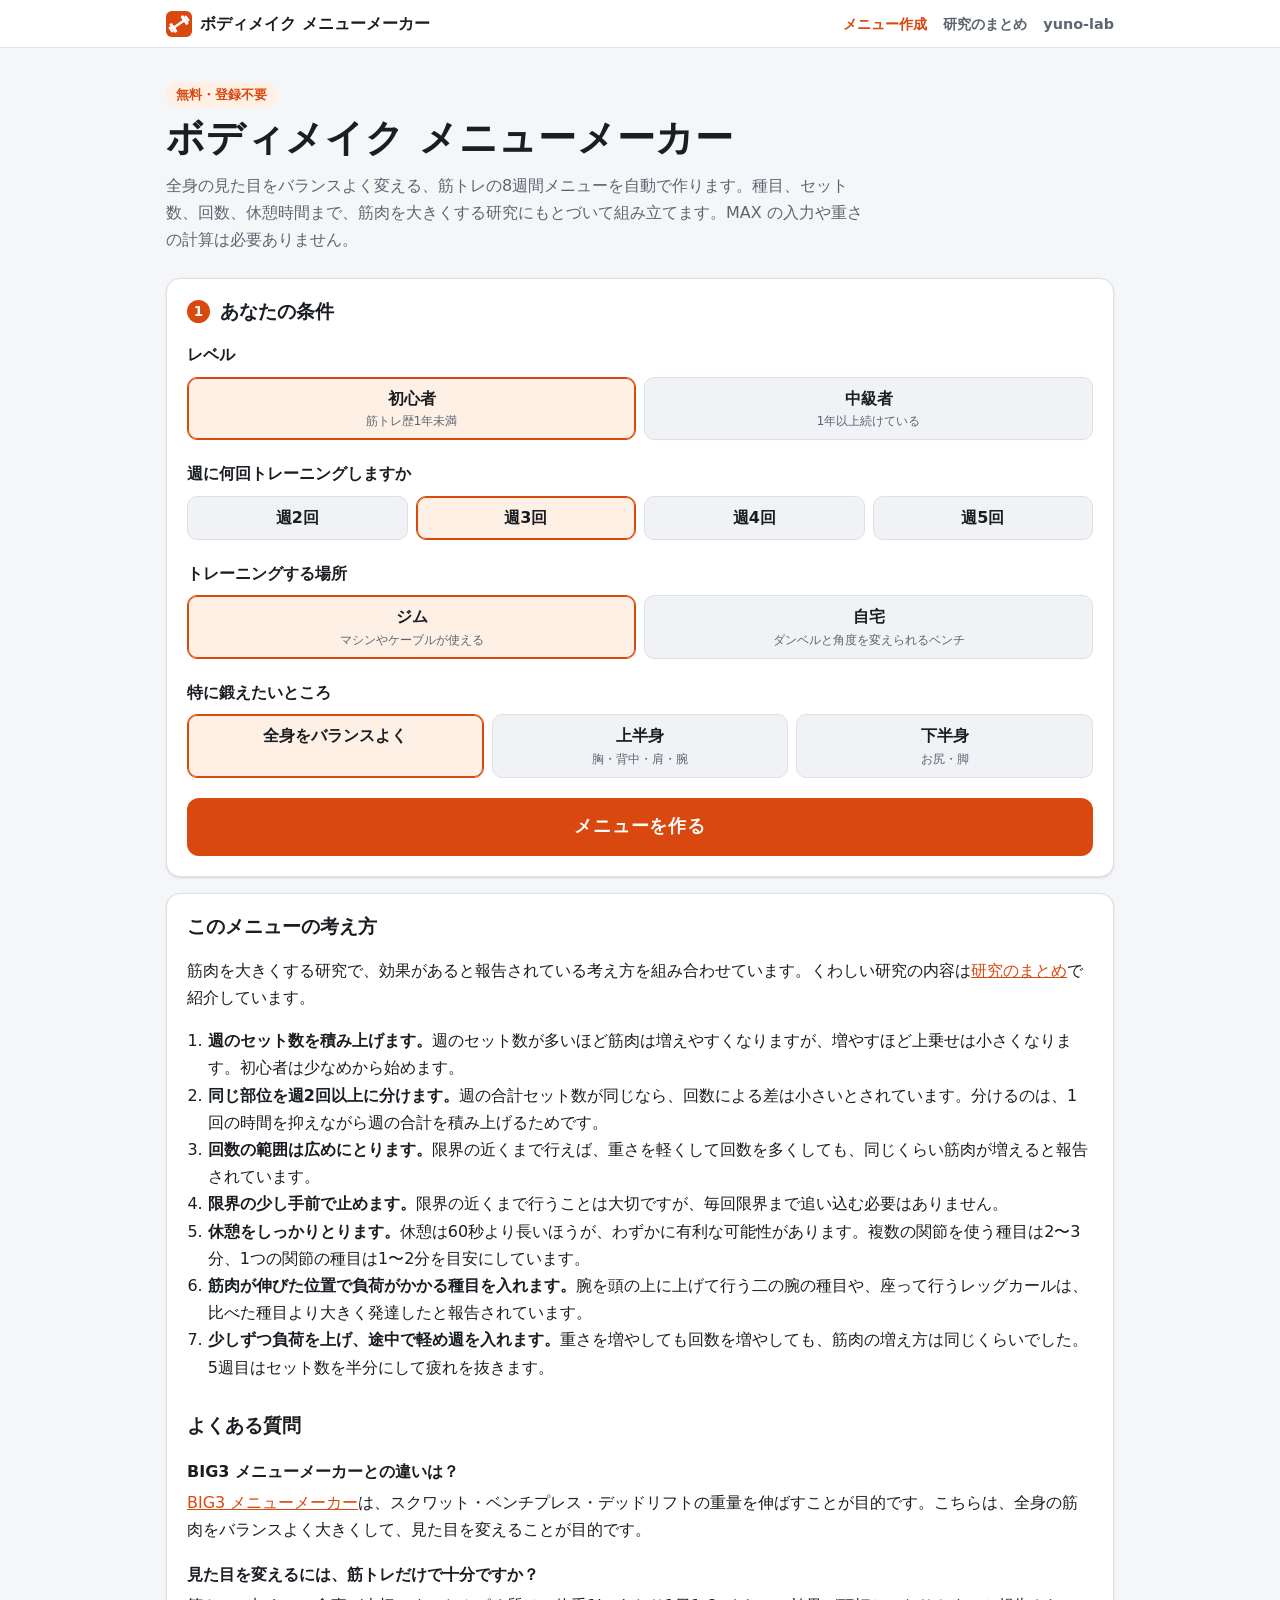
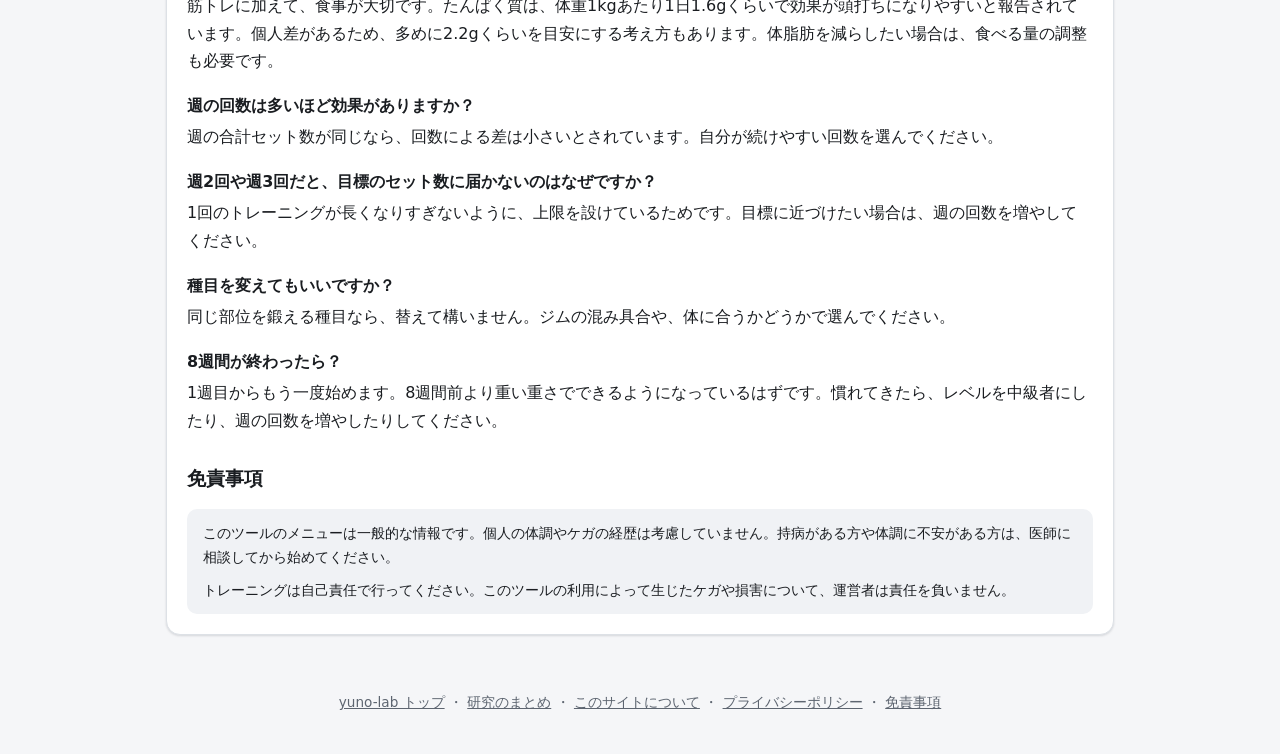
==== index.html @ 50191e68 "Add body-make menu maker Generates an 8-week hypertrophy program for the whole body from level, week" ====
<!doctype html>
<html lang="ja">
<head>
<meta charset="utf-8">
<meta name="viewport" content="width=device-width, initial-scale=1, viewport-fit=cover">
<title>ボディメイク メニューメーカー｜研究にもとづく全身の筋トレ8週間メニューを自動作成</title>
<meta name="description" content="週の回数と環境を選ぶだけで、全身の見た目をバランスよく変える筋トレの8週間メニューを自動で作成。種目・セット数・回数・休憩時間まで、筋肥大の研究にもとづいて組み立てます。ジムでも自宅でも使えます。無料・登録不要。">
<link rel="canonical" href="https://yuno-lab.com/body-menu/">
<meta property="og:type" content="website">
<meta property="og:title" content="ボディメイク メニューメーカー">
<meta property="og:description" content="研究にもとづいて、全身の見た目を変える筋トレの8週間メニューを自動で作ります。">
<meta property="og:url" content="https://yuno-lab.com/body-menu/">
<meta property="og:image" content="https://yuno-lab.com/body-menu/og.png">
<meta property="og:locale" content="ja_JP">
<meta name="twitter:card" content="summary_large_image">
<meta name="theme-color" content="#d9480f">
<link rel="icon" href="favicon.svg" type="image/svg+xml">
<link rel="stylesheet" href="css/style.css">
<script type="application/ld+json">
{
  "@context": "https://schema.org",
  "@type": "WebApplication",
  "name": "ボディメイク メニューメーカー",
  "url": "https://yuno-lab.com/body-menu/",
  "description": "週の回数と環境を選ぶだけで、全身の見た目をバランスよく変える筋トレの8週間メニューを自動で作成するWebツール。",
  "applicationCategory": "HealthApplication",
  "operatingSystem": "All",
  "inLanguage": "ja",
  "offers": { "@type": "Offer", "price": "0", "priceCurrency": "JPY" }
}
</script>
<script async src="https://pagead2.googlesyndication.com/pagead/js/adsbygoogle.js?client=ca-pub-7280043806672538"
     crossorigin="anonymous"></script>
</head>
<body>

<nav class="topnav" aria-label="サイト内">
  <div class="wrap">
    <a class="brand" href="index.html"><img src="favicon.svg" alt="" width="26" height="26">ボディメイク メニューメーカー</a>
    <ul>
      <li><a class="navlink" href="index.html" aria-current="page">メニュー作成</a></li>
      <li><a class="navlink" href="evidence.html">研究のまとめ</a></li>
      <li><a class="navlink" href="/">yuno-lab</a></li>
    </ul>
  </div>
</nav>

<header class="site-header">
  <div class="wrap">
    <p class="eyebrow">無料・登録不要</p>
    <h1>ボディメイク メニューメーカー</h1>
    <p class="lead">全身の見た目をバランスよく変える、筋トレの8週間メニューを自動で作ります。種目、セット数、回数、休憩時間まで、筋肉を大きくする研究にもとづいて組み立てます。MAX の入力や重さの計算は必要ありません。</p>
  </div>
</header>

<main class="wrap">

  <section class="card" id="form-section" aria-labelledby="form-title">
    <h2 id="form-title"><span class="step-num">1</span>あなたの条件</h2>
    <form id="menu-form" novalidate>
      <fieldset>
        <legend>レベル</legend>
        <div class="seg">
          <label><input type="radio" name="level" value="beginner" checked><span>初心者<small>筋トレ歴1年未満</small></span></label>
          <label><input type="radio" name="level" value="intermediate"><span>中級者<small>1年以上続けている</small></span></label>
        </div>
      </fieldset>

      <fieldset>
        <legend>週に何回トレーニングしますか</legend>
        <div class="seg seg-compact">
          <label><input type="radio" name="freq" value="2"><span>週2回</span></label>
          <label><input type="radio" name="freq" value="3" checked><span>週3回</span></label>
          <label><input type="radio" name="freq" value="4"><span>週4回</span></label>
          <label><input type="radio" name="freq" value="5"><span>週5回</span></label>
        </div>
      </fieldset>

      <fieldset>
        <legend>トレーニングする場所</legend>
        <div class="seg">
          <label><input type="radio" name="env" value="gym" checked><span>ジム<small>マシンやケーブルが使える</small></span></label>
          <label><input type="radio" name="env" value="home"><span>自宅<small>ダンベルと角度を変えられるベンチ</small></span></label>
        </div>
      </fieldset>

      <fieldset>
        <legend>特に鍛えたいところ</legend>
        <div class="seg">
          <label><input type="radio" name="focus" value="balance" checked><span>全身をバランスよく</span></label>
          <label><input type="radio" name="focus" value="upper"><span>上半身<small>胸・背中・肩・腕</small></span></label>
          <label><input type="radio" name="focus" value="lower"><span>下半身<small>お尻・脚</small></span></label>
        </div>
      </fieldset>

      <button type="submit" class="primary">メニューを作る</button>
    </form>
  </section>

  <section id="result" aria-labelledby="result-title" hidden>
    <div class="card">
      <h2 id="result-title"><span class="step-num">2</span>あなたの8週間メニュー</h2>
      <p class="summary-meta" id="summary-meta"></p>

      <h3 class="section-title">1週間に各部位を鍛えるセット数</h3>
      <div class="table-wrap">
        <table class="sets-table" id="sets-table">
          <thead><tr><th scope="col">部位</th><th scope="col">このメニュー</th><th scope="col">目標</th><th scope="col" aria-label="目標に対する割合"></th></tr></thead>
          <tbody></tbody>
        </table>
      </div>
      <p class="hint" id="sets-note"></p>

      <div class="rules">
        <p><strong>重さの決め方：</strong>指定の回数の範囲で、「余力」の数だけ回数を残して終われる重さを選びます。例えば「8〜12回・余力あと2回」なら、あと2回できるところで10回前後になる重さです。</p>
        <p><strong>重さの上げ方：</strong>全部のセットで回数の上限に届いたら、次の回から重さを少し上げます。バーベルは2.5kg、ダンベルは1〜2kgが目安です。上げたら、回数は下限からやり直します。</p>
      </div>

      <div class="actions">
        <button type="button" class="secondary" id="share-btn">このメニューのリンクをコピー</button>
        <button type="button" class="secondary" id="print-btn">印刷する</button>
      </div>
      <div class="share-box" id="share-box" hidden>
        <input type="text" id="share-url" readonly aria-label="共有リンク">
        <p class="share-status" id="share-status" role="status"></p>
      </div>
    </div>

    <div class="tabs" role="tablist" aria-label="週を選ぶ" id="week-tabs"></div>
    <div id="week-panels"></div>
    <p class="warmup-note">最初の種目の前に、軽い重さで2〜3セットのウォームアップをしてください。痛みが出た種目は中止して、別の種目に替えてください。</p>
  </section>

  <section class="card article" aria-labelledby="rules-title">
    <h2 id="rules-title">このメニューの考え方</h2>
    <p>筋肉を大きくする研究で、効果があると報告されている考え方を組み合わせています。くわしい研究の内容は<a href="evidence.html">研究のまとめ</a>で紹介しています。</p>
    <ol>
      <li><strong>週のセット数を積み上げます。</strong>週のセット数が多いほど筋肉は増えやすくなりますが、増やすほど上乗せは小さくなります。初心者は少なめから始めます。</li>
      <li><strong>同じ部位を週2回以上に分けます。</strong>週の合計セット数が同じなら、回数による差は小さいとされています。分けるのは、1回の時間を抑えながら週の合計を積み上げるためです。</li>
      <li><strong>回数の範囲は広めにとります。</strong>限界の近くまで行えば、重さを軽くして回数を多くしても、同じくらい筋肉が増えると報告されています。</li>
      <li><strong>限界の少し手前で止めます。</strong>限界の近くまで行うことは大切ですが、毎回限界まで追い込む必要はありません。</li>
      <li><strong>休憩をしっかりとります。</strong>休憩は60秒より長いほうが、わずかに有利な可能性があります。複数の関節を使う種目は2〜3分、1つの関節の種目は1〜2分を目安にしています。</li>
      <li><strong>筋肉が伸びた位置で負荷がかかる種目を入れます。</strong>腕を頭の上に上げて行う二の腕の種目や、座って行うレッグカールは、比べた種目より大きく発達したと報告されています。</li>
      <li><strong>少しずつ負荷を上げ、途中で軽め週を入れます。</strong>重さを増やしても回数を増やしても、筋肉の増え方は同じくらいでした。5週目はセット数を半分にして疲れを抜きます。</li>
    </ol>

    <h2>よくある質問</h2>
    <h3>BIG3 メニューメーカーとの違いは？</h3>
    <p><a href="/big3-menu/">BIG3 メニューメーカー</a>は、スクワット・ベンチプレス・デッドリフトの重量を伸ばすことが目的です。こちらは、全身の筋肉をバランスよく大きくして、見た目を変えることが目的です。</p>
    <h3>見た目を変えるには、筋トレだけで十分ですか？</h3>
    <p>筋トレに加えて、食事が大切です。たんぱく質は、体重1kgあたり1日1.6gくらいで効果が頭打ちになりやすいと報告されています。個人差があるため、多めに2.2gくらいを目安にする考え方もあります。体脂肪を減らしたい場合は、食べる量の調整も必要です。</p>
    <h3>週の回数は多いほど効果がありますか？</h3>
    <p>週の合計セット数が同じなら、回数による差は小さいとされています。自分が続けやすい回数を選んでください。</p>
    <h3>週2回や週3回だと、目標のセット数に届かないのはなぜですか？</h3>
    <p>1回のトレーニングが長くなりすぎないように、上限を設けているためです。目標に近づけたい場合は、週の回数を増やしてください。</p>
    <h3>種目を変えてもいいですか？</h3>
    <p>同じ部位を鍛える種目なら、替えて構いません。ジムの混み具合や、体に合うかどうかで選んでください。</p>
    <h3>8週間が終わったら？</h3>
    <p>1週目からもう一度始めます。8週間前より重い重さでできるようになっているはずです。慣れてきたら、レベルを中級者にしたり、週の回数を増やしたりしてください。</p>

    <h2 id="disclaimer">免責事項</h2>
    <div class="disclaimer">
      <p>このツールのメニューは一般的な情報です。個人の体調やケガの経歴は考慮していません。持病がある方や体調に不安がある方は、医師に相談してから始めてください。</p>
      <p>トレーニングは自己責任で行ってください。このツールの利用によって生じたケガや損害について、運営者は責任を負いません。</p>
    </div>
  </section>
</main>

<footer class="site-footer">
  <div class="wrap">
    <a href="/">yuno-lab トップ</a>
    <span aria-hidden="true">・</span>
    <a href="evidence.html">研究のまとめ</a>
    <span aria-hidden="true">・</span>
    <a href="/about.html">このサイトについて</a>
    <span aria-hidden="true">・</span>
    <a href="/privacy.html">プライバシーポリシー</a>
    <span aria-hidden="true">・</span>
    <a href="#disclaimer">免責事項</a>
  </div>
</footer>

<script src="js/body-data.js"></script>
<script src="js/body-program.js"></script>
<script src="js/app.js"></script>
</body>
</html>
---- css/style.css ----
/* BIG3 メニューメーカー */

:root {
  --bg: #f5f6f8;
  --surface: #ffffff;
  --surface-2: #f0f2f5;
  --text: #1a1d21;
  --muted: #5d6570;
  --border: #dde1e6;
  --accent: #d9480f;
  --accent-hover: #bf3f0c;
  --accent-ink: #ffffff;
  --accent-soft: #fff0e6;
  --light: #1864ab;
  --light-soft: #e7f0fa;
  --test: #a61e4d;
  --test-soft: #fcebf1;
  --acc: #5f3dc4;
  --acc-soft: #efeafd;
  --error: #c92a2a;
  --error-soft: #fdecec;
  --radius: 14px;
  --shadow: 0 1px 2px rgba(16, 24, 40, .06), 0 1px 3px rgba(16, 24, 40, .08);
  color-scheme: light;
}

@media (prefers-color-scheme: dark) {
  :root {
    --bg: #0f1216;
    --surface: #171b21;
    --surface-2: #1f252c;
    --text: #e6e8eb;
    --muted: #9aa3ad;
    --border: #2b323a;
    --accent: #ff8b4d;
    --accent-hover: #ffa06b;
    --accent-ink: #1b0d05;
    --accent-soft: #2c1a10;
    --light: #74b0f0;
    --light-soft: #132436;
    --test: #f283a9;
    --test-soft: #34161f;
    --acc: #b3a1f7;
    --acc-soft: #221c38;
    --error: #ff8787;
    --error-soft: #3a1717;
    --shadow: none;
    color-scheme: dark;
  }
}

* { box-sizing: border-box; }

html { -webkit-text-size-adjust: 100%; }

body {
  margin: 0;
  background: var(--bg);
  color: var(--text);
  font-family: "Hiragino Sans", "Hiragino Kaku Gothic ProN", "Noto Sans JP", "Yu Gothic UI", "Yu Gothic", Meiryo, system-ui, sans-serif;
  font-size: 16px;
  line-height: 1.7;
  padding-top: env(safe-area-inset-top, 0px);
  padding-bottom: env(safe-area-inset-bottom, 0px);
}

[hidden] { display: none !important; }

a { color: var(--accent); }

.wrap {
  max-width: 980px;
  margin: 0 auto;
  padding-inline: 16px;
}

/* ---- ヘッダー ---- */
.site-header { padding-block: 32px 8px; }
.eyebrow {
  display: inline-block;
  margin: 0 0 6px;
  padding: 2px 10px;
  border-radius: 999px;
  background: var(--accent-soft);
  color: var(--accent);
  font-size: .8rem;
  font-weight: 700;
}
.site-header h1 {
  margin: 0;
  font-size: clamp(1.7rem, 6vw, 2.4rem);
  line-height: 1.25;
  letter-spacing: .02em;
}
.lead { margin: 10px 0 0; color: var(--muted); max-width: 44em; }

main { padding-bottom: 32px; }

/* ---- カード ---- */
.card {
  background: var(--surface);
  border: 1px solid var(--border);
  border-radius: var(--radius);
  padding: 20px;
  margin-block: 16px;
  box-shadow: var(--shadow);
}
h2 { font-size: 1.2rem; margin: 0 0 16px; line-height: 1.4; display: flex; align-items: center; gap: 10px; }
.step-num {
  display: inline-grid;
  place-items: center;
  width: 1.7em;
  height: 1.7em;
  border-radius: 50%;
  background: var(--accent);
  color: var(--accent-ink);
  font-size: .85rem;
  flex: none;
}
.hint { color: var(--muted); font-size: .85rem; margin: 8px 0 0; }

/* ---- フォーム ---- */
fieldset { border: 0; margin: 0 0 20px; padding: 0; min-width: 0; }
legend { font-weight: 700; margin-bottom: 8px; padding: 0; }

.seg { display: flex; flex-wrap: wrap; gap: 8px; }
.seg label { position: relative; flex: 1 1 180px; }
.seg-compact label { flex-basis: 96px; }
.seg input {
  position: absolute;
  inset: 0;
  width: 100%;
  height: 100%;
  margin: 0;
  opacity: 0;
  cursor: pointer;
}
.seg span {
  display: block;
  height: 100%;
  padding: 10px 12px;
  border: 1px solid var(--border);
  border-radius: 10px;
  background: var(--surface-2);
  text-align: center;
  font-weight: 700;
  line-height: 1.4;
  cursor: pointer;
}
.seg small { display: block; margin-top: 2px; font-weight: 400; font-size: .78rem; color: var(--muted); }
.seg input:checked + span {
  border-color: var(--accent);
  background: var(--accent-soft);
  box-shadow: inset 0 0 0 1px var(--accent);
}
.seg input:focus-visible + span { outline: 3px solid var(--accent); outline-offset: 2px; }

.lifts { display: grid; gap: 10px; margin-bottom: 20px; }
.lift-row {
  display: grid;
  grid-template-columns: 15em 1fr;
  align-items: center;
  gap: 8px 12px;
  padding: 12px;
  border: 1px solid var(--border);
  border-radius: 10px;
  background: var(--surface-2);
}
.lift-name { font-weight: 700; line-height: 1.4; white-space: nowrap; }
.lift-name small { margin-left: 6px; font-weight: 400; font-size: .75rem; color: var(--muted); }
.lift-row.is-off .inputs { opacity: .45; }
.inputs { display: flex; flex-wrap: wrap; align-items: center; gap: 8px; }
.inputs .mode-reps { display: inline-flex; flex-wrap: wrap; align-items: center; gap: 8px; }
.num { display: inline-flex; align-items: center; gap: 6px; }
.num input {
  width: 6.5em;
  padding: 8px 10px;
  border: 1px solid var(--border);
  border-radius: 8px;
  background: var(--surface);
  color: var(--text);
  font: inherit;
  font-size: 1.05rem;
  font-variant-numeric: tabular-nums;
}
.num input:focus { outline: 2px solid var(--accent); outline-offset: 1px; }
.num input:disabled { cursor: not-allowed; }
.times { color: var(--muted); }
.check { display: inline-flex; align-items: center; gap: 8px; cursor: pointer; }
.check input { width: 18px; height: 18px; margin: 0; accent-color: var(--accent); flex: none; }

@media (max-width: 560px) {
  .lift-row { grid-template-columns: 1fr; }
}

.error {
  margin: 0 0 16px;
  padding: 10px 12px;
  border-radius: 8px;
  background: var(--error-soft);
  color: var(--error);
  font-weight: 700;
}

button { font: inherit; cursor: pointer; }
.primary {
  width: 100%;
  padding: 14px 20px;
  border: 0;
  border-radius: 12px;
  background: var(--accent);
  color: var(--accent-ink);
  font-size: 1.1rem;
  font-weight: 800;
  letter-spacing: .05em;
}
.primary:hover { background: var(--accent-hover); }
.primary:focus-visible, .secondary:focus-visible { outline: 3px solid var(--accent); outline-offset: 2px; }
.secondary {
  padding: 10px 16px;
  border: 1px solid var(--border);
  border-radius: 10px;
  background: var(--surface);
  color: var(--text);
  font-weight: 700;
}
.secondary:hover { border-color: var(--accent); }
.actions { display: flex; flex-wrap: wrap; gap: 8px; margin-top: 16px; }

/* ---- 結果: 概要 ---- */
.summary-meta { margin: -8px 0 12px; color: var(--muted); }
.summary-list {
  list-style: none;
  margin: 0;
  padding: 0;
  display: grid;
  grid-template-columns: repeat(auto-fit, minmax(140px, 1fr));
  gap: 8px;
}
.summary-list li {
  display: flex;
  flex-direction: column;
  padding: 10px 12px;
  border-radius: 10px;
  background: var(--surface-2);
}
.sum-name { font-weight: 700; }
.sum-val { font-variant-numeric: tabular-nums; }
.sum-tm { color: var(--muted); font-size: .85rem; font-variant-numeric: tabular-nums; }
.share-box { margin-top: 12px; }
.share-box input {
  width: 100%;
  padding: 8px 10px;
  border: 1px solid var(--border);
  border-radius: 8px;
  background: var(--surface-2);
  color: var(--text);
  font: inherit;
  font-size: .85rem;
}
.share-status { margin: 6px 0 0; color: var(--muted); font-size: .85rem; }

/* ---- 結果: 週タブ ---- */
.tabs {
  position: sticky;
  top: env(safe-area-inset-top, 0px);
  z-index: 5;
  display: flex;
  gap: 6px;
  margin-top: 8px;
  padding: 8px 2px;
  overflow-x: auto;
  background: var(--bg);
  scrollbar-width: thin;
}
.tab {
  flex: 0 0 auto;
  display: flex;
  flex-direction: column;
  align-items: center;
  min-width: 64px;
  padding: 6px 10px;
  border: 1px solid var(--border);
  border-radius: 10px;
  background: var(--surface);
  color: var(--text);
  font-weight: 700;
  line-height: 1.35;
}
.tab-tag { font-size: .7rem; color: var(--muted); }
.tab.is-light .tab-tag { color: var(--light); }
.tab.is-test .tab-tag { color: var(--test); }
.tab[aria-selected="true"] { background: var(--accent); border-color: var(--accent); color: var(--accent-ink); }
.tab[aria-selected="true"] .tab-tag { color: inherit; }
.tab:focus-visible { outline: 3px solid var(--accent); outline-offset: 2px; }

/* ---- 結果: 週と日 ---- */
.week-head h3 { margin: 12px 0 4px; font-size: 1.3rem; display: flex; align-items: center; flex-wrap: wrap; gap: 8px; }
.week-note { margin: 0 0 12px; color: var(--muted); }
.days { display: grid; grid-template-columns: repeat(auto-fill, minmax(280px, 1fr)); gap: 12px; }
.day {
  padding: 16px;
  border: 1px solid var(--border);
  border-radius: var(--radius);
  background: var(--surface);
  box-shadow: var(--shadow);
}
.day-title { margin: 0 0 10px; font-size: 1.05rem; display: flex; align-items: center; gap: 8px; }
.ex-list { list-style: none; margin: 0; padding: 0; display: grid; gap: 10px; }
.ex {
  padding: 10px 12px;
  border-left: 4px solid var(--accent);
  border-radius: 10px;
  background: var(--surface-2);
}
.ex.is-light { border-left-color: var(--light); }
.ex.ex-acc { border-left-color: var(--acc); }
.ex-top { display: flex; align-items: center; gap: 6px; font-weight: 700; }
.ex-load { display: flex; align-items: baseline; flex-wrap: wrap; gap: 4px 12px; }
.ex-weight { font-size: 1.65rem; font-weight: 800; line-height: 1.2; font-variant-numeric: tabular-nums; }
.ex-weight small { margin-left: 2px; font-size: .9rem; font-weight: 700; }
.ex-sets { font-weight: 700; }
.ex-meta { display: flex; flex-wrap: wrap; gap: 2px 14px; color: var(--muted); font-size: .85rem; }

.badge {
  display: inline-block;
  padding: 1px 8px;
  border-radius: 999px;
  background: var(--accent-soft);
  color: var(--accent);
  font-size: .72rem;
  font-weight: 700;
  line-height: 1.6;
  white-space: nowrap;
}
.badge-light { background: var(--light-soft); color: var(--light); }
.badge-test { background: var(--test-soft); color: var(--test); }
.badge-acc { background: var(--acc-soft); color: var(--acc); }

.day-test { border-color: var(--test); }
.day-lead { margin: 0 0 12px; color: var(--muted); font-size: .88rem; }
.test-lift { margin-bottom: 14px; padding: 10px 12px; border-radius: 10px; background: var(--surface-2); }
.test-lift h5 { margin: 0 0 4px; font-size: 1rem; }
.test-steps { margin: 0; padding-left: 1.4em; font-variant-numeric: tabular-nums; }
.test-steps li { margin: 3px 0; line-height: 1.45; }
.ts-weight { font-weight: 700; }
.ts-note { display: block; color: var(--muted); font-size: .8rem; }
.test-steps li.is-attempt .ts-weight { color: var(--test); }
.test-next { margin: 6px 0 0; font-size: .88rem; }

.warmup-note { margin-top: 16px; color: var(--muted); font-size: .9rem; }

/* ---- 解説 ---- */
.article h2 { margin-top: 32px; }
.article h2:first-child { margin-top: 0; }
.article h3 { margin: 18px 0 4px; font-size: 1rem; }
.article p { margin: 0 0 8px; }
.article ol { padding-left: 1.3em; }
.table-wrap { overflow-x: auto; margin-top: 12px; }
.plan-table { width: 100%; min-width: 320px; border-collapse: collapse; font-size: .92rem; font-variant-numeric: tabular-nums; }
.plan-table caption { text-align: left; color: var(--muted); font-size: .85rem; padding-bottom: 6px; }
.plan-table th, .plan-table td { padding: 8px 10px; border-bottom: 1px solid var(--border); text-align: left; white-space: nowrap; }
.plan-table thead th { background: var(--surface-2); }
.plan-table tr.is-light td { color: var(--light); }
.plan-table tr.is-test td { color: var(--test); }
.disclaimer { padding: 12px 16px; border-radius: 10px; background: var(--surface-2); font-size: .9rem; }
.disclaimer p:last-child { margin-bottom: 0; }

/* ---- フッター ---- */
.site-footer { padding-block: 8px 40px; text-align: center; color: var(--muted); font-size: .85rem; }
.site-footer a { color: inherit; }

/* ---- プライバシーポリシーなど本文ページ ---- */
.doc h2 { margin-top: 28px; }
.doc h2:first-of-type { margin-top: 0; }
.doc ul { padding-left: 1.3em; }
.back-link { display: inline-block; margin-top: 16px; }

/* ---- 上部ナビ ---- */
.topnav { border-bottom: 1px solid var(--border); background: var(--surface); }
.topnav .wrap {
  display: flex;
  flex-wrap: wrap;
  align-items: center;
  justify-content: space-between;
  gap: 6px 16px;
  padding-block: 10px;
}
.brand { display: inline-flex; align-items: center; gap: 8px; color: var(--text); font-weight: 800; text-decoration: none; }
.brand img { width: 26px; height: 26px; }
.topnav ul { display: flex; flex-wrap: wrap; gap: 4px 16px; margin: 0; padding: 0; list-style: none; }
.navlink { color: var(--muted); font-size: .9rem; font-weight: 700; text-decoration: none; }
.navlink:hover, .navlink[aria-current="page"] { color: var(--accent); }

/* ---- 記事ページ ---- */
.post { max-width: 760px; margin-inline: auto; }
.breadcrumb { margin: 16px 0 0; color: var(--muted); font-size: .8rem; }
.breadcrumb a { color: inherit; }
.post-header h1 { margin: 8px 0; font-size: clamp(1.5rem, 5vw, 2rem); line-height: 1.4; }
.post-meta { margin: 0; color: var(--muted); font-size: .85rem; }
.post-lead { margin: 16px 0 0; font-size: 1.05rem; }
.post-body { font-size: 1.02rem; }
.post-body h2 {
  display: block;
  margin: 36px 0 12px;
  padding-bottom: 6px;
  border-bottom: 2px solid var(--accent-soft);
  font-size: 1.3rem;
}
.post-body h3 { margin: 24px 0 8px; font-size: 1.08rem; }
.post-body p { margin: 0 0 14px; }
.post-body ul, .post-body ol { margin: 0 0 14px; padding-left: 1.4em; }
.post-body li { margin: 4px 0; }
.toc { margin: 20px 0 8px; padding: 12px 16px; border-radius: 10px; background: var(--surface-2); }
.toc p { margin: 0 0 4px; font-weight: 700; }
.toc ol { margin: 0; padding-left: 1.3em; }
.toc a { color: var(--text); }
.callout { margin: 16px 0; padding: 12px 16px; border-left: 4px solid var(--accent); border-radius: 0 10px 10px 0; background: var(--accent-soft); }
.callout.warn { border-left-color: var(--test); background: var(--test-soft); }
.callout.info { border-left-color: var(--light); background: var(--light-soft); }
.callout p:last-child, .callout ul:last-child { margin-bottom: 0; }
.data-table { width: 100%; min-width: 320px; border-collapse: collapse; font-size: .92rem; font-variant-numeric: tabular-nums; }
.data-table caption { padding-bottom: 6px; color: var(--muted); font-size: .85rem; text-align: left; }
.data-table th, .data-table td { padding: 8px 10px; border-bottom: 1px solid var(--border); text-align: left; vertical-align: top; }
.data-table thead th { background: var(--surface-2); white-space: nowrap; }
.cta { margin: 36px 0 8px; padding: 20px; border-radius: var(--radius); background: var(--accent-soft); text-align: center; }
.cta p { margin: 0 0 12px; font-weight: 700; }
.btn-link {
  display: inline-block;
  padding: 12px 22px;
  border-radius: 12px;
  background: var(--accent);
  color: var(--accent-ink);
  font-weight: 800;
  text-decoration: none;
}
.btn-link:hover { background: var(--accent-hover); }
.btn-link:focus-visible { outline: 3px solid var(--accent); outline-offset: 2px; }
.section-title { display: block; margin: 32px 0 12px; font-size: 1.1rem; }
.article-list {
  display: grid;
  grid-template-columns: repeat(auto-fill, minmax(260px, 1fr));
  gap: 12px;
  margin: 0;
  padding: 0;
  list-style: none;
}
.article-list a {
  display: block;
  height: 100%;
  padding: 16px;
  border: 1px solid var(--border);
  border-radius: var(--radius);
  background: var(--surface);
  color: var(--text);
  text-decoration: none;
  box-shadow: var(--shadow);
}
.article-list a:hover { border-color: var(--accent); }
.al-title { display: block; margin-bottom: 6px; font-weight: 800; line-height: 1.45; }
.al-desc { display: block; color: var(--muted); font-size: .88rem; line-height: 1.6; }
.calc {
  display: flex;
  flex-wrap: wrap;
  align-items: center;
  gap: 8px;
  margin: 12px 0 16px;
  padding: 16px;
  border-radius: 10px;
  background: var(--surface-2);
}
.calc-result { width: 100%; margin: 4px 0 0 !important; font-size: 1.2rem; font-weight: 800; font-variant-numeric: tabular-nums; }

/* ---- 印刷 ---- */
@media print {
  :root {
    --bg: #fff; --surface: #fff; --surface-2: #f3f4f6; --text: #000; --muted: #444; --border: #bbb;
    --accent: #b33c0c; --accent-soft: #fff; --light: #14508a; --light-soft: #fff;
    --test: #8a1a40; --test-soft: #fff; --acc: #4a2fa0; --acc-soft: #fff; --shadow: none;
    color-scheme: light;
  }
  body { font-size: 11pt; }
  .topnav, .site-header .eyebrow, .lead, #form-section, .tabs, .actions, .share-box, .article, .more-articles, .site-footer, .day-test button { display: none !important; }
  .site-header { padding-block: 0; }
  .week-panel[hidden] { display: block !important; }
  .week-panel { break-after: page; }
  .days { grid-template-columns: repeat(2, 1fr); }
  .day, .ex, .test-lift { break-inside: avoid; }
}

/* ---- ボディメイク メニューメーカー専用 ---- */
.sets-table { width: 100%; border-collapse: collapse; font-size: .92rem; font-variant-numeric: tabular-nums; }
.sets-table th, .sets-table td { padding: 6px 8px; border-bottom: 1px solid var(--border); text-align: left; vertical-align: middle; }
.sets-table thead th { background: var(--surface-2); white-space: nowrap; font-size: .85rem; }
.sets-table td.cell-num { white-space: nowrap; }
.sets-bar { position: relative; height: 8px; min-width: 80px; border-radius: 999px; background: var(--surface-2); overflow: hidden; }
.sets-bar span { position: absolute; inset: 0 auto 0 0; border-radius: 999px; background: var(--accent); }
.sets-bar.is-low span { background: var(--light); }
.rules { margin: 12px 0 0; padding: 12px 16px; border-radius: 10px; background: var(--surface-2); font-size: .92rem; }
.rules p { margin: 0 0 6px; }
.rules p:last-child { margin-bottom: 0; }
.ex-cue { margin: 4px 0 0; color: var(--muted); font-size: .82rem; line-height: 1.55; }
.badge-long { background: var(--acc-soft); color: var(--acc); }
.badge-part { background: var(--surface); color: var(--muted); border: 1px solid var(--border); }
.day-minutes { margin-left: auto; color: var(--muted); font-size: .85rem; font-weight: 700; white-space: nowrap; }
.ex.ex-iso { border-left-color: var(--acc); }
.ex-sets-big { font-size: 1.15rem; font-weight: 800; }
.cite { color: var(--muted); font-size: .85rem; }
.ref-list { padding-left: 1.4em; font-size: .88rem; }
.ref-list li { margin: 6px 0; word-break: break-word; }
.sets-table th[scope="row"] { white-space: nowrap; font-weight: 700; }
.sets-table td.cell-num.is-low { color: var(--light); font-weight: 700; }
@media (max-width: 480px) {
  .sets-table th:last-child, .sets-table td:last-child { display: none; }
  .sets-table th, .sets-table td { padding: 6px 6px; }
}
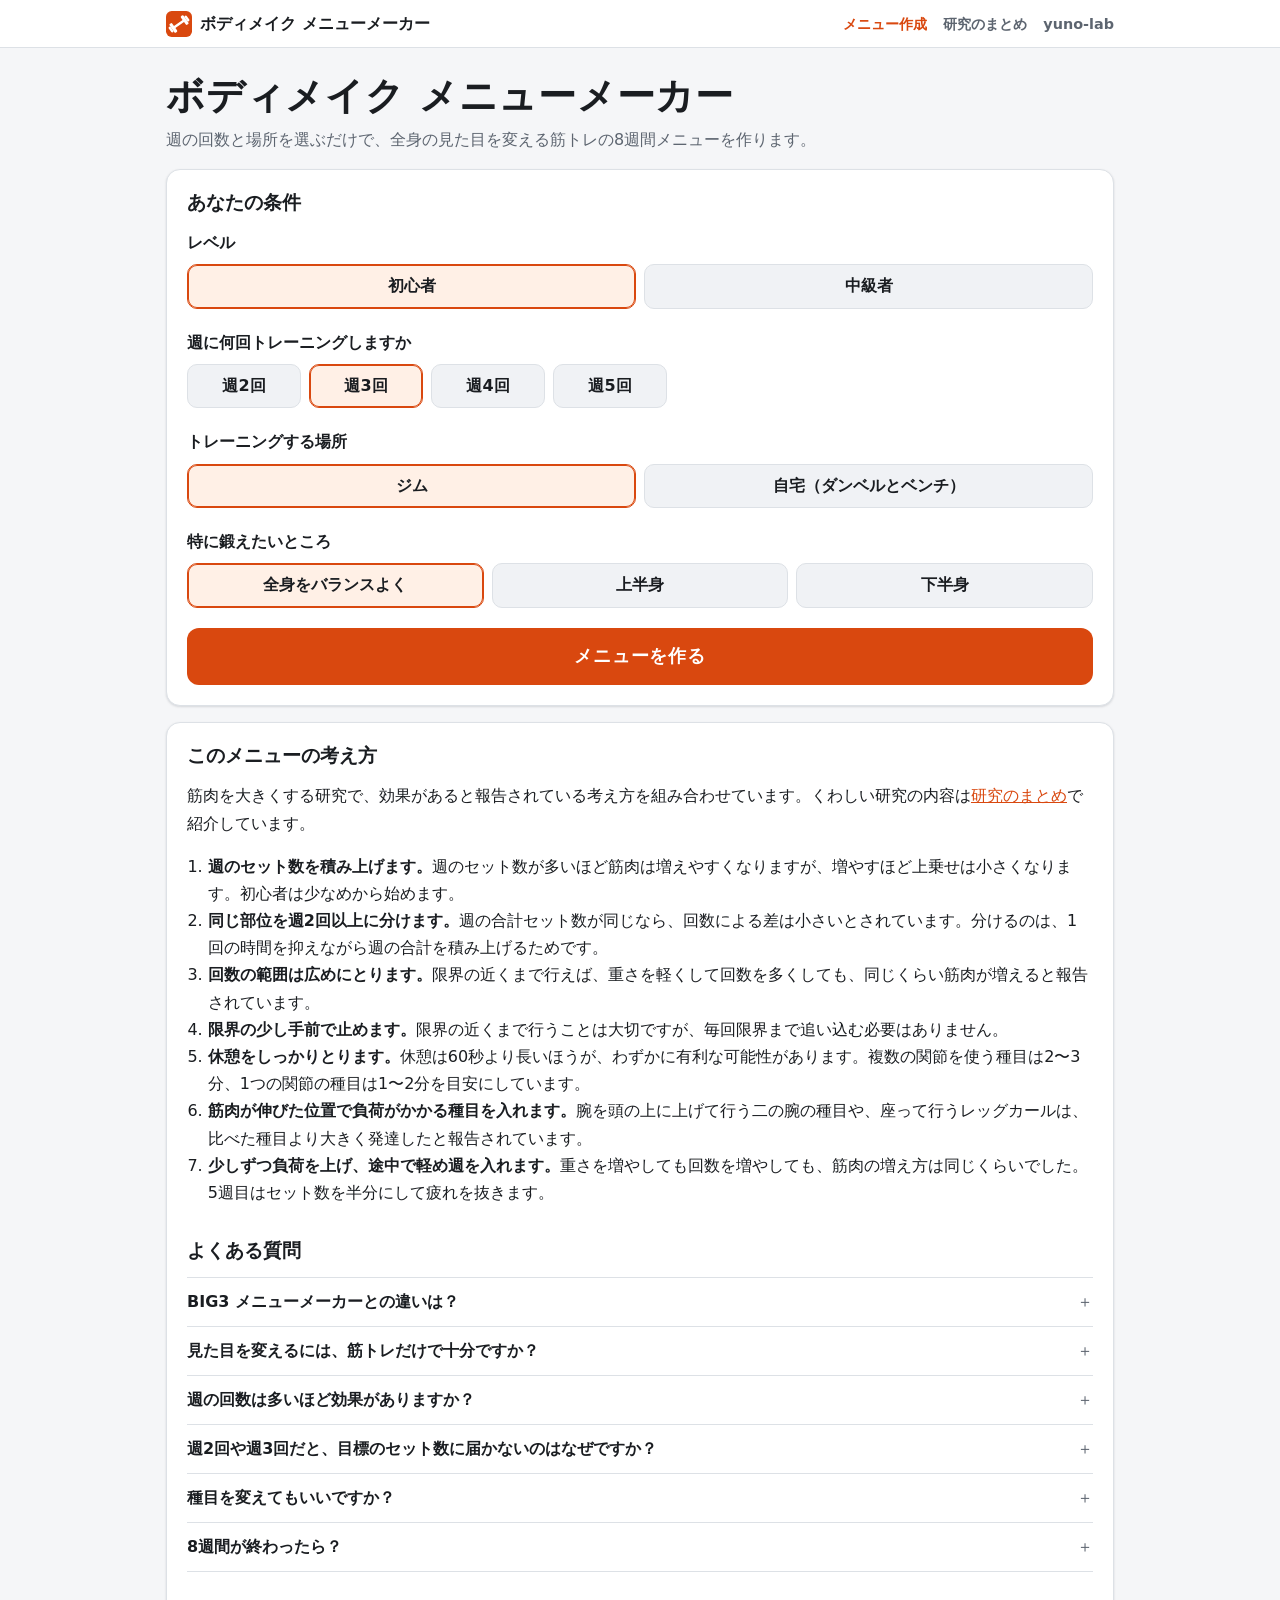
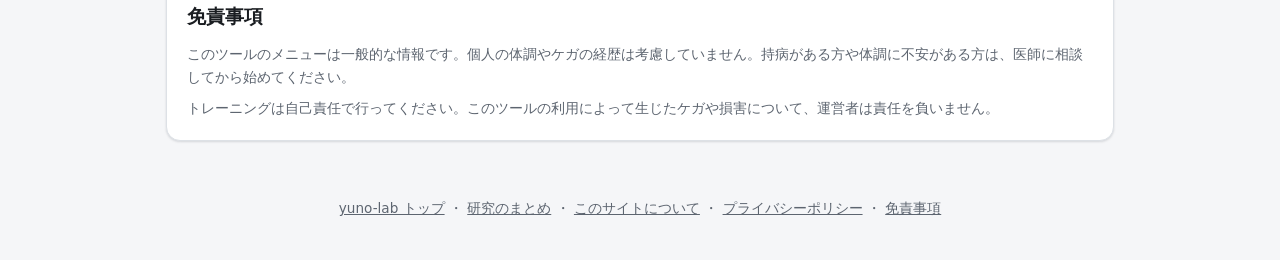
==== commit 4707569f: "Simplify the page Remove the "free" label, step numbers and the small text under each choice. Show e" ====
--- a/index.html
+++ b/index.html
@@ -47,22 +47,21 @@
 
 <header class="site-header">
   <div class="wrap">
-    <p class="eyebrow">無料・登録不要</p>
     <h1>ボディメイク メニューメーカー</h1>
-    <p class="lead">全身の見た目をバランスよく変える、筋トレの8週間メニューを自動で作ります。種目、セット数、回数、休憩時間まで、筋肉を大きくする研究にもとづいて組み立てます。MAX の入力や重さの計算は必要ありません。</p>
+    <p class="lead">週の回数と場所を選ぶだけで、全身の見た目を変える筋トレの8週間メニューを作ります。</p>
   </div>
 </header>
 
 <main class="wrap">
 
   <section class="card" id="form-section" aria-labelledby="form-title">
-    <h2 id="form-title"><span class="step-num">1</span>あなたの条件</h2>
+    <h2 id="form-title">あなたの条件</h2>
     <form id="menu-form" novalidate>
       <fieldset>
         <legend>レベル</legend>
         <div class="seg">
-          <label><input type="radio" name="level" value="beginner" checked><span>初心者<small>筋トレ歴1年未満</small></span></label>
-          <label><input type="radio" name="level" value="intermediate"><span>中級者<small>1年以上続けている</small></span></label>
+          <label><input type="radio" name="level" value="beginner" checked><span>初心者</span></label>
+          <label><input type="radio" name="level" value="intermediate"><span>中級者</span></label>
         </div>
       </fieldset>
 
@@ -79,8 +78,8 @@
       <fieldset>
         <legend>トレーニングする場所</legend>
         <div class="seg">
-          <label><input type="radio" name="env" value="gym" checked><span>ジム<small>マシンやケーブルが使える</small></span></label>
-          <label><input type="radio" name="env" value="home"><span>自宅<small>ダンベルと角度を変えられるベンチ</small></span></label>
+          <label><input type="radio" name="env" value="gym" checked><span>ジム</span></label>
+          <label><input type="radio" name="env" value="home"><span>自宅（ダンベルとベンチ）</span></label>
         </div>
       </fieldset>
 
@@ -88,8 +87,8 @@
         <legend>特に鍛えたいところ</legend>
         <div class="seg">
           <label><input type="radio" name="focus" value="balance" checked><span>全身をバランスよく</span></label>
-          <label><input type="radio" name="focus" value="upper"><span>上半身<small>胸・背中・肩・腕</small></span></label>
-          <label><input type="radio" name="focus" value="lower"><span>下半身<small>お尻・脚</small></span></label>
+          <label><input type="radio" name="focus" value="upper"><span>上半身</span></label>
+          <label><input type="radio" name="focus" value="lower"><span>下半身</span></label>
         </div>
       </fieldset>
 
@@ -99,26 +98,27 @@
 
   <section id="result" aria-labelledby="result-title" hidden>
     <div class="card">
-      <h2 id="result-title"><span class="step-num">2</span>あなたの8週間メニュー</h2>
+      <h2 id="result-title">あなたの8週間メニュー</h2>
       <p class="summary-meta" id="summary-meta"></p>
 
-      <h3 class="section-title">1週間に各部位を鍛えるセット数</h3>
-      <div class="table-wrap">
-        <table class="sets-table" id="sets-table">
-          <thead><tr><th scope="col">部位</th><th scope="col">このメニュー</th><th scope="col">目標</th><th scope="col" aria-label="目標に対する割合"></th></tr></thead>
-          <tbody></tbody>
-        </table>
-      </div>
-      <p class="hint" id="sets-note"></p>
-
-      <div class="rules">
-        <p><strong>重さの決め方：</strong>指定の回数の範囲で、「余力」の数だけ回数を残して終われる重さを選びます。例えば「8〜12回・余力あと2回」なら、あと2回できるところで10回前後になる重さです。</p>
-        <p><strong>重さの上げ方：</strong>全部のセットで回数の上限に届いたら、次の回から重さを少し上げます。バーベルは2.5kg、ダンベルは1〜2kgが目安です。上げたら、回数は下限からやり直します。</p>
-      </div>
-
+      <ul class="rules">
+        <li>重さは、指定の回数の範囲で「余力」の数だけ回数を残して終われる重さにします。「8〜12rep・余力あと2回」なら、あと2回できるところで10回前後になる重さです。</li>
+        <li>全部のセットで回数の上限に届いたら、次の回から少し重くします（バーベルは2.5kg、ダンベルは1〜2kg）。重くしたら、回数は下限からやり直します。</li>
+        <li>最初の種目の前に、軽い重さで2〜3セットのウォームアップをします。痛みが出た種目は中止して、別の種目に替えてください。</li>
+      </ul>
+      <details class="more">
+        <summary>部位ごとの週のセット数を見る</summary>
+        <div class="table-wrap">
+          <table class="sets-table" id="sets-table">
+            <thead><tr><th scope="col">部位</th><th scope="col">このメニュー</th><th scope="col">目標</th><th scope="col" aria-label="目標に対する割合"></th></tr></thead>
+            <tbody></tbody>
+          </table>
+        </div>
+        <p class="hint" id="sets-note"></p>
+      </details>
       <div class="actions">
-        <button type="button" class="secondary" id="share-btn">このメニューのリンクをコピー</button>
-        <button type="button" class="secondary" id="print-btn">印刷する</button>
+        <button type="button" class="secondary" id="share-btn">リンクをコピー</button>
+        <button type="button" class="secondary" id="print-btn">印刷</button>
       </div>
       <div class="share-box" id="share-box" hidden>
         <input type="text" id="share-url" readonly aria-label="共有リンク">
@@ -128,7 +128,6 @@
 
     <div class="tabs" role="tablist" aria-label="週を選ぶ" id="week-tabs"></div>
     <div id="week-panels"></div>
-    <p class="warmup-note">最初の種目の前に、軽い重さで2〜3セットのウォームアップをしてください。痛みが出た種目は中止して、別の種目に替えてください。</p>
   </section>
 
   <section class="card article" aria-labelledby="rules-title">
@@ -145,18 +144,14 @@
     </ol>
 
     <h2>よくある質問</h2>
-    <h3>BIG3 メニューメーカーとの違いは？</h3>
-    <p><a href="/big3-menu/">BIG3 メニューメーカー</a>は、スクワット・ベンチプレス・デッドリフトの重量を伸ばすことが目的です。こちらは、全身の筋肉をバランスよく大きくして、見た目を変えることが目的です。</p>
-    <h3>見た目を変えるには、筋トレだけで十分ですか？</h3>
-    <p>筋トレに加えて、食事が大切です。たんぱく質は、体重1kgあたり1日1.6gくらいで効果が頭打ちになりやすいと報告されています。個人差があるため、多めに2.2gくらいを目安にする考え方もあります。体脂肪を減らしたい場合は、食べる量の調整も必要です。</p>
-    <h3>週の回数は多いほど効果がありますか？</h3>
-    <p>週の合計セット数が同じなら、回数による差は小さいとされています。自分が続けやすい回数を選んでください。</p>
-    <h3>週2回や週3回だと、目標のセット数に届かないのはなぜですか？</h3>
-    <p>1回のトレーニングが長くなりすぎないように、上限を設けているためです。目標に近づけたい場合は、週の回数を増やしてください。</p>
-    <h3>種目を変えてもいいですか？</h3>
-    <p>同じ部位を鍛える種目なら、替えて構いません。ジムの混み具合や、体に合うかどうかで選んでください。</p>
-    <h3>8週間が終わったら？</h3>
-    <p>1週目からもう一度始めます。8週間前より重い重さでできるようになっているはずです。慣れてきたら、レベルを中級者にしたり、週の回数を増やしたりしてください。</p>
+    <div class="faq">
+      <details><summary>BIG3 メニューメーカーとの違いは？</summary><p><a href="/big3-menu/">BIG3 メニューメーカー</a>は、スクワット・ベンチプレス・デッドリフトの重量を伸ばすことが目的です。こちらは、全身の筋肉をバランスよく大きくして、見た目を変えることが目的です。</p></details>
+      <details><summary>見た目を変えるには、筋トレだけで十分ですか？</summary><p>筋トレに加えて、食事が大切です。たんぱく質は、体重1kgあたり1日1.6gくらいで効果が頭打ちになりやすいと報告されています。個人差があるため、多めに2.2gくらいを目安にする考え方もあります。体脂肪を減らしたい場合は、食べる量の調整も必要です。</p></details>
+      <details><summary>週の回数は多いほど効果がありますか？</summary><p>週の合計セット数が同じなら、回数による差は小さいとされています。自分が続けやすい回数を選んでください。</p></details>
+      <details><summary>週2回や週3回だと、目標のセット数に届かないのはなぜですか？</summary><p>1回のトレーニングが長くなりすぎないように、上限を設けているためです。目標に近づけたい場合は、週の回数を増やしてください。</p></details>
+      <details><summary>種目を変えてもいいですか？</summary><p>同じ部位を鍛える種目なら、替えて構いません。ジムの混み具合や、体に合うかどうかで選んでください。</p></details>
+      <details><summary>8週間が終わったら？</summary><p>1週目からもう一度始めます。8週間前より重い重さでできるようになっているはずです。慣れてきたら、レベルを中級者にしたり、週の回数を増やしたりしてください。</p></details>
+    </div>
 
     <h2 id="disclaimer">免責事項</h2>
     <div class="disclaimer">
--- a/css/style.css
+++ b/css/style.css
@@ -1,4 +1,4 @@
-/* BIG3 メニューメーカー */
+/* yuno-lab ツール共通（BIG3・ボディメイク・スクワット・ベンチプレス） */
 
 :root {
   --bg: #f5f6f8;
@@ -75,7 +75,7 @@
 }
 
 /* ---- ヘッダー ---- */
-.site-header { padding-block: 32px 8px; }
+.site-header { padding-block: 24px 0; }
 .eyebrow {
   display: inline-block;
   margin: 0 0 6px;
@@ -92,7 +92,7 @@
   line-height: 1.25;
   letter-spacing: .02em;
 }
-.lead { margin: 10px 0 0; color: var(--muted); max-width: 44em; }
+.lead { margin: 6px 0 0; color: var(--muted); max-width: 44em; }
 
 main { padding-bottom: 32px; }
 
@@ -105,7 +105,7 @@
   margin-block: 16px;
   box-shadow: var(--shadow);
 }
-h2 { font-size: 1.2rem; margin: 0 0 16px; line-height: 1.4; display: flex; align-items: center; gap: 10px; }
+h2 { font-size: 1.2rem; margin: 0 0 12px; line-height: 1.4; display: flex; align-items: center; gap: 10px; }
 .step-num {
   display: inline-grid;
   place-items: center;
@@ -124,8 +124,9 @@
 legend { font-weight: 700; margin-bottom: 8px; padding: 0; }
 
 .seg { display: flex; flex-wrap: wrap; gap: 8px; }
-.seg label { position: relative; flex: 1 1 180px; }
-.seg-compact label { flex-basis: 96px; }
+/* 選択肢は、入るなら1行に同じ幅で並べる */
+.seg-compact { max-width: 480px; }
+.seg label { position: relative; flex: 1 1 0; min-width: max-content; }
 .seg input {
   position: absolute;
   inset: 0;
@@ -217,7 +218,7 @@
 .primary:hover { background: var(--accent-hover); }
 .primary:focus-visible, .secondary:focus-visible { outline: 3px solid var(--accent); outline-offset: 2px; }
 .secondary {
-  padding: 10px 16px;
+  padding: 8px 14px;
   border: 1px solid var(--border);
   border-radius: 10px;
   background: var(--surface);
@@ -225,7 +226,9 @@
   font-weight: 700;
 }
 .secondary:hover { border-color: var(--accent); }
-.actions { display: flex; flex-wrap: wrap; gap: 8px; margin-top: 16px; }
+.actions { display: flex; flex-wrap: wrap; align-items: center; gap: 8px 16px; margin-top: 16px; }
+.actions .secondary { font-size: .9rem; }
+.actions a:not(.btn-link) { font-size: .9rem; font-weight: 700; }
 
 /* ---- 結果: 概要 ---- */
 .summary-meta { margin: -8px 0 12px; color: var(--muted); }
@@ -233,16 +236,14 @@
   list-style: none;
   margin: 0;
   padding: 0;
-  display: grid;
-  grid-template-columns: repeat(auto-fit, minmax(140px, 1fr));
-  gap: 8px;
+  display: flex;
+  flex-wrap: wrap;
+  gap: 8px 28px;
 }
 .summary-list li {
   display: flex;
   flex-direction: column;
-  padding: 10px 12px;
-  border-radius: 10px;
-  background: var(--surface-2);
+  line-height: 1.45;
 }
 .sum-name { font-weight: 700; }
 .sum-val { font-variant-numeric: tabular-nums; }
@@ -278,7 +279,8 @@
   display: flex;
   flex-direction: column;
   align-items: center;
-  min-width: 64px;
+  justify-content: center;
+  min-width: 56px;
   padding: 6px 10px;
   border: 1px solid var(--border);
   border-radius: 10px;
@@ -306,21 +308,16 @@
   box-shadow: var(--shadow);
 }
 .day-title { margin: 0 0 10px; font-size: 1.05rem; display: flex; align-items: center; gap: 8px; }
-.ex-list { list-style: none; margin: 0; padding: 0; display: grid; gap: 10px; }
-.ex {
-  padding: 10px 12px;
-  border-left: 4px solid var(--accent);
-  border-radius: 10px;
-  background: var(--surface-2);
-}
-.ex.is-light { border-left-color: var(--light); }
-.ex.ex-acc { border-left-color: var(--acc); }
-.ex-top { display: flex; align-items: center; gap: 6px; font-weight: 700; }
+.ex-list { list-style: none; margin: 0; padding: 0; }
+.ex { padding: 10px 0; border-top: 1px solid var(--border); }
+.ex:first-child { padding-top: 0; border-top: 0; }
+.ex-top { display: flex; align-items: baseline; gap: 4px 8px; font-weight: 700; }
+.ex-part { color: var(--muted); font-size: .8rem; font-weight: 400; white-space: nowrap; }
 .ex-load { display: flex; align-items: baseline; flex-wrap: wrap; gap: 4px 12px; }
 .ex-weight { font-size: 1.65rem; font-weight: 800; line-height: 1.2; font-variant-numeric: tabular-nums; }
 .ex-weight small { margin-left: 2px; font-size: .9rem; font-weight: 700; }
 .ex-sets { font-weight: 700; }
-.ex-meta { display: flex; flex-wrap: wrap; gap: 2px 14px; color: var(--muted); font-size: .85rem; }
+.ex-meta { display: flex; flex-wrap: wrap; gap: 0 12px; color: var(--muted); font-size: .82rem; }
 
 .badge {
   display: inline-block;
@@ -339,7 +336,7 @@
 
 .day-test { border-color: var(--test); }
 .day-lead { margin: 0 0 12px; color: var(--muted); font-size: .88rem; }
-.test-lift { margin-bottom: 14px; padding: 10px 12px; border-radius: 10px; background: var(--surface-2); }
+.test-lift { margin-bottom: 14px; }
 .test-lift h5 { margin: 0 0 4px; font-size: 1rem; }
 .test-steps { margin: 0; padding-left: 1.4em; font-variant-numeric: tabular-nums; }
 .test-steps li { margin: 3px 0; line-height: 1.45; }
@@ -348,7 +345,7 @@
 .test-steps li.is-attempt .ts-weight { color: var(--test); }
 .test-next { margin: 6px 0 0; font-size: .88rem; }
 
-.warmup-note { margin-top: 16px; color: var(--muted); font-size: .9rem; }
+.warmup-note { margin-top: 16px; color: var(--muted); font-size: .85rem; }
 
 /* ---- 解説 ---- */
 .article h2 { margin-top: 32px; }
@@ -363,7 +360,7 @@
 .plan-table thead th { background: var(--surface-2); }
 .plan-table tr.is-light td { color: var(--light); }
 .plan-table tr.is-test td { color: var(--test); }
-.disclaimer { padding: 12px 16px; border-radius: 10px; background: var(--surface-2); font-size: .9rem; }
+.disclaimer { color: var(--muted); font-size: .85rem; }
 .disclaimer p:last-child { margin-bottom: 0; }
 
 /* ---- フッター ---- */
@@ -496,14 +493,12 @@
 .sets-bar { position: relative; height: 8px; min-width: 80px; border-radius: 999px; background: var(--surface-2); overflow: hidden; }
 .sets-bar span { position: absolute; inset: 0 auto 0 0; border-radius: 999px; background: var(--accent); }
 .sets-bar.is-low span { background: var(--light); }
-.rules { margin: 12px 0 0; padding: 12px 16px; border-radius: 10px; background: var(--surface-2); font-size: .92rem; }
-.rules p { margin: 0 0 6px; }
-.rules p:last-child { margin-bottom: 0; }
-.ex-cue { margin: 4px 0 0; color: var(--muted); font-size: .82rem; line-height: 1.55; }
+.rules { margin: 16px 0 0; padding-left: 1.2em; font-size: .9rem; }
+.rules li { margin: 4px 0; }
+.ex-cue { margin: 2px 0 0; color: var(--muted); font-size: .8rem; line-height: 1.55; }
 .badge-long { background: var(--acc-soft); color: var(--acc); }
 .badge-part { background: var(--surface); color: var(--muted); border: 1px solid var(--border); }
 .day-minutes { margin-left: auto; color: var(--muted); font-size: .85rem; font-weight: 700; white-space: nowrap; }
-.ex.ex-iso { border-left-color: var(--acc); }
 .ex-sets-big { font-size: 1.15rem; font-weight: 800; }
 .cite { color: var(--muted); font-size: .85rem; }
 .ref-list { padding-left: 1.4em; font-size: .88rem; }
@@ -514,3 +509,179 @@
   .sets-table th:last-child, .sets-table td:last-child { display: none; }
   .sets-table th, .sets-table td { padding: 6px 6px; }
 }
+
+/* ---- スクワット伸び計算機専用 ---- */
+.field-grid { display: grid; grid-template-columns: repeat(auto-fit, minmax(240px, 1fr)); gap: 16px 20px; margin-bottom: 20px; }
+.field { display: flex; flex-direction: column; gap: 8px; min-width: 0; }
+.field-name { font-weight: 700; }
+.field-name small { margin-left: 8px; font-weight: 400; font-size: .78rem; color: var(--muted); }
+.unit { color: var(--muted); font-size: .9rem; }
+#reps-field { display: flex; flex-wrap: wrap; align-items: center; gap: 8px; }
+#reps-field[hidden] { display: none !important; }
+#reps-field .hint { width: 100%; margin: 0; }
+.num input[name="liftR"] { width: 4.5em; }
+.seg-mini span { padding: 6px 8px; font-size: .85rem; }
+select {
+  width: 100%;
+  max-width: 12em;
+  padding: 8px 10px;
+  border: 1px solid var(--border);
+  border-radius: 8px;
+  background: var(--surface);
+  color: var(--text);
+  font: inherit;
+  font-size: 1.05rem;
+}
+select:focus { outline: 2px solid var(--accent); outline-offset: 1px; }
+.error-line { display: block; }
+
+.big-range { display: flex; flex-direction: column; margin: 0 0 12px; line-height: 1.3; }
+.big-label { color: var(--muted); font-size: .9rem; font-weight: 700; }
+.big-num { font-size: clamp(2rem, 9vw, 2.8rem); font-weight: 800; color: var(--accent); font-variant-numeric: tabular-nums; }
+.big-gain { font-weight: 700; font-variant-numeric: tabular-nums; }
+
+.chart-box { max-width: 640px; margin: 4px 0 0; }
+.chart { display: block; width: 100%; height: auto; }
+.chart .grid { stroke: var(--border); stroke-width: 1; }
+.chart .tick { fill: var(--muted); font-size: 13px; font-variant-numeric: tabular-nums; }
+.chart .axis { fill: var(--muted); font-size: 12px; font-weight: 700; }
+.chart .band { fill: var(--accent); fill-opacity: .16; }
+.chart .line { fill: none; stroke: var(--accent); stroke-width: 2.5; }
+.chart .target { stroke: var(--test); stroke-width: 2; stroke-dasharray: 7 5; }
+.chart .target-label { fill: var(--test); font-size: 13px; font-weight: 700; }
+.chart .dot-now { fill: var(--accent); }
+.chart .end-label { fill: var(--accent); font-size: 14px; font-weight: 800; }
+.chart .dot { fill: var(--surface); stroke: var(--light); stroke-width: 2; }
+.chart .dot-num { fill: var(--light); font-size: 10px; font-weight: 800; }
+.chart .you { stroke: var(--test); stroke-width: 2; stroke-dasharray: 5 4; }
+.chart .you-label { fill: var(--test); font-size: 13px; font-weight: 700; }
+
+.rate-notes { margin: 12px 0 0; padding-left: 1.2em; font-size: .92rem; }
+.rate-notes li { margin: 4px 0; }
+.cite-chip {
+  margin-left: 4px;
+  color: var(--light);
+  font-size: .75rem;
+  font-weight: 700;
+  text-underline-offset: 2px;
+  white-space: nowrap;
+}
+.cite-none { color: var(--muted); font-weight: 400; }
+
+.verdict { margin-top: 16px; padding: 12px 16px; border-radius: 10px; border-left: 4px solid var(--accent); background: var(--accent-soft); }
+.verdict p { margin: 0 0 6px; }
+.verdict p:last-child { margin-bottom: 0; }
+.verdict-title { font-size: 1.1rem; font-weight: 800; }
+.verdict-likely { border-left-color: #2b8a3e; background: rgba(43, 138, 62, .1); }
+.verdict-beyond { border-left-color: var(--test); background: var(--test-soft); }
+
+.study-list { list-style: none; margin: 8px 0 0; padding: 0; }
+.study { padding: 8px 0; border-top: 1px solid var(--border); }
+.study:first-child { border-top: 0; }
+.study-top { display: flex; flex-wrap: wrap; align-items: baseline; justify-content: space-between; gap: 4px 12px; }
+.study-ratio { font-weight: 800; }
+.study-ref { font-size: .85rem; font-weight: 700; }
+.study p { margin: 2px 0 0; }
+.study-who { color: var(--muted); font-size: .88rem; }
+.study-result { font-weight: 700; font-variant-numeric: tabular-nums; }
+.study-yours { color: var(--accent); font-weight: 700; font-size: .92rem; white-space: nowrap; }
+.more-link { margin: 12px 0 0; font-size: .9rem; }
+.method-list { margin: 12px 0 0; padding-left: 1.2em; font-size: .92rem; }
+.method-list li { margin: 4px 0; }
+.study-table td, .study-table th { white-space: nowrap; }
+.study-table td.wrap { white-space: normal; min-width: 12em; }
+
+@media (max-width: 560px) {
+  .chart .tick { font-size: 22px; }
+  .chart .axis { font-size: 20px; }
+  .chart .target-label, .chart .you-label { font-size: 22px; }
+  .chart .end-label { font-size: 24px; }
+  .chart .dot { r: 13px; }
+  .chart .dot-num { font-size: 14px; }
+}
+
+@media print {
+  .chart-box, .study-list, .rules, .method-list, .more-link, .verdict { break-inside: avoid; }
+  .cite-chip { display: none; }
+}
+
+/* ---- スクワット プログラムメーカー専用 ---- */
+.select-wide { max-width: 100%; }
+.fact-list { grid-template-columns: repeat(auto-fit, minmax(200px, 1fr)); }
+.fact-list li { gap: 2px; }
+.fact-name { color: var(--muted); font-size: .8rem; font-weight: 700; }
+.fact-val { font-weight: 800; font-variant-numeric: tabular-nums; }
+.progress-row { display: flex; flex-wrap: wrap; align-items: center; gap: 4px 12px; margin: 14px 0 0; font-weight: 700; }
+.link-btn { padding: 0; border: 0; background: none; color: var(--accent); font-size: .85rem; font-weight: 700; text-decoration: underline; }
+
+.warmup { margin: 0 0 10px; font-size: .85rem; }
+.warmup summary { display: flex; flex-wrap: wrap; gap: 2px 10px; cursor: pointer; list-style: none; }
+.warmup summary::-webkit-details-marker { display: none; }
+.warmup summary::before { content: '▸'; color: var(--muted); }
+.warmup[open] summary::before { content: '▾'; }
+.wu-title { font-weight: 700; }
+.wu-line { color: var(--muted); font-variant-numeric: tabular-nums; }
+.wu-step { white-space: nowrap; }
+.wu-list { margin: 6px 0 0; padding-left: 1.6em; font-variant-numeric: tabular-nums; }
+.wu-list li { margin: 2px 0; }
+.wu-list .ts-note { display: inline; margin-left: 8px; }
+
+.badge-var { background: var(--test-soft); color: var(--test); }
+.ex-top { flex-wrap: wrap; }
+
+.day-title { flex-wrap: wrap; }
+.day-title .day-minutes { margin-left: auto; }
+.done-label { display: inline-flex; align-items: center; gap: 4px; margin-left: 4px; font-size: .82rem; font-weight: 700; color: var(--muted); cursor: pointer; white-space: nowrap; }
+.done-check { width: 18px; height: 18px; margin: 0; accent-color: var(--accent); }
+.day.is-done { opacity: .6; }
+.day.is-done .done-label { color: var(--accent); }
+
+.next-cycle { margin-top: 12px; padding-top: 10px; border-top: 1px solid var(--border); }
+.next-label { display: flex; flex-wrap: wrap; align-items: center; gap: 6px 10px; font-size: .88rem; font-weight: 700; }
+.next-label .num input { width: 6em; }
+.next-out { margin: 6px 0; font-weight: 800; font-variant-numeric: tabular-nums; }
+.next-cycle .secondary { font-size: .88rem; }
+
+@media print {
+  .done-label, .next-cycle, .progress-row, .link-btn { display: none !important; }
+  .day.is-done { opacity: 1; }
+  .warmup summary::before { content: none; }
+}
+
+/* 長い種目名はカードの中で折り返す */
+.ex-name { overflow-wrap: anywhere; }
+
+/* ---- ベンチプレス伸び計算機専用 ---- */
+.data-table .cell-num { white-space: nowrap; font-variant-numeric: tabular-nums; }
+.data-table tr.is-main th, .data-table tr.is-main td { color: var(--accent); font-weight: 800; }
+#formula-box p { margin: 0 0 8px; }
+.actions .btn-link { padding: 10px 18px; }
+
+/* ---- よくある質問（開いて読む） ---- */
+.faq { margin: 0; }
+.faq details { border-bottom: 1px solid var(--border); }
+.faq details:first-child { border-top: 1px solid var(--border); }
+.faq summary {
+  display: flex;
+  justify-content: space-between;
+  gap: 12px;
+  padding: 12px 0;
+  font-weight: 700;
+  line-height: 1.5;
+  cursor: pointer;
+  list-style: none;
+}
+.faq summary::-webkit-details-marker { display: none; }
+.faq summary::after { content: '＋'; flex: none; color: var(--muted); font-weight: 400; }
+.faq details[open] summary::after { content: '－'; }
+.faq details > :not(summary) { margin: 0 0 12px; }
+.faq summary:focus-visible { outline: 3px solid var(--accent); outline-offset: 2px; }
+
+/* ---- 開いて見る表 ---- */
+.more { margin-top: 12px; }
+.more > summary { color: var(--accent); font-size: .9rem; font-weight: 700; cursor: pointer; }
+.more > summary:focus-visible { outline: 3px solid var(--accent); outline-offset: 2px; }
+.more[open] > summary { margin-bottom: 4px; }
+
+/* ---- 記事への小さなリンク ---- */
+.link-list { display: flex; flex-wrap: wrap; gap: 4px 20px; margin: 0; padding: 0; list-style: none; font-size: .92rem; }
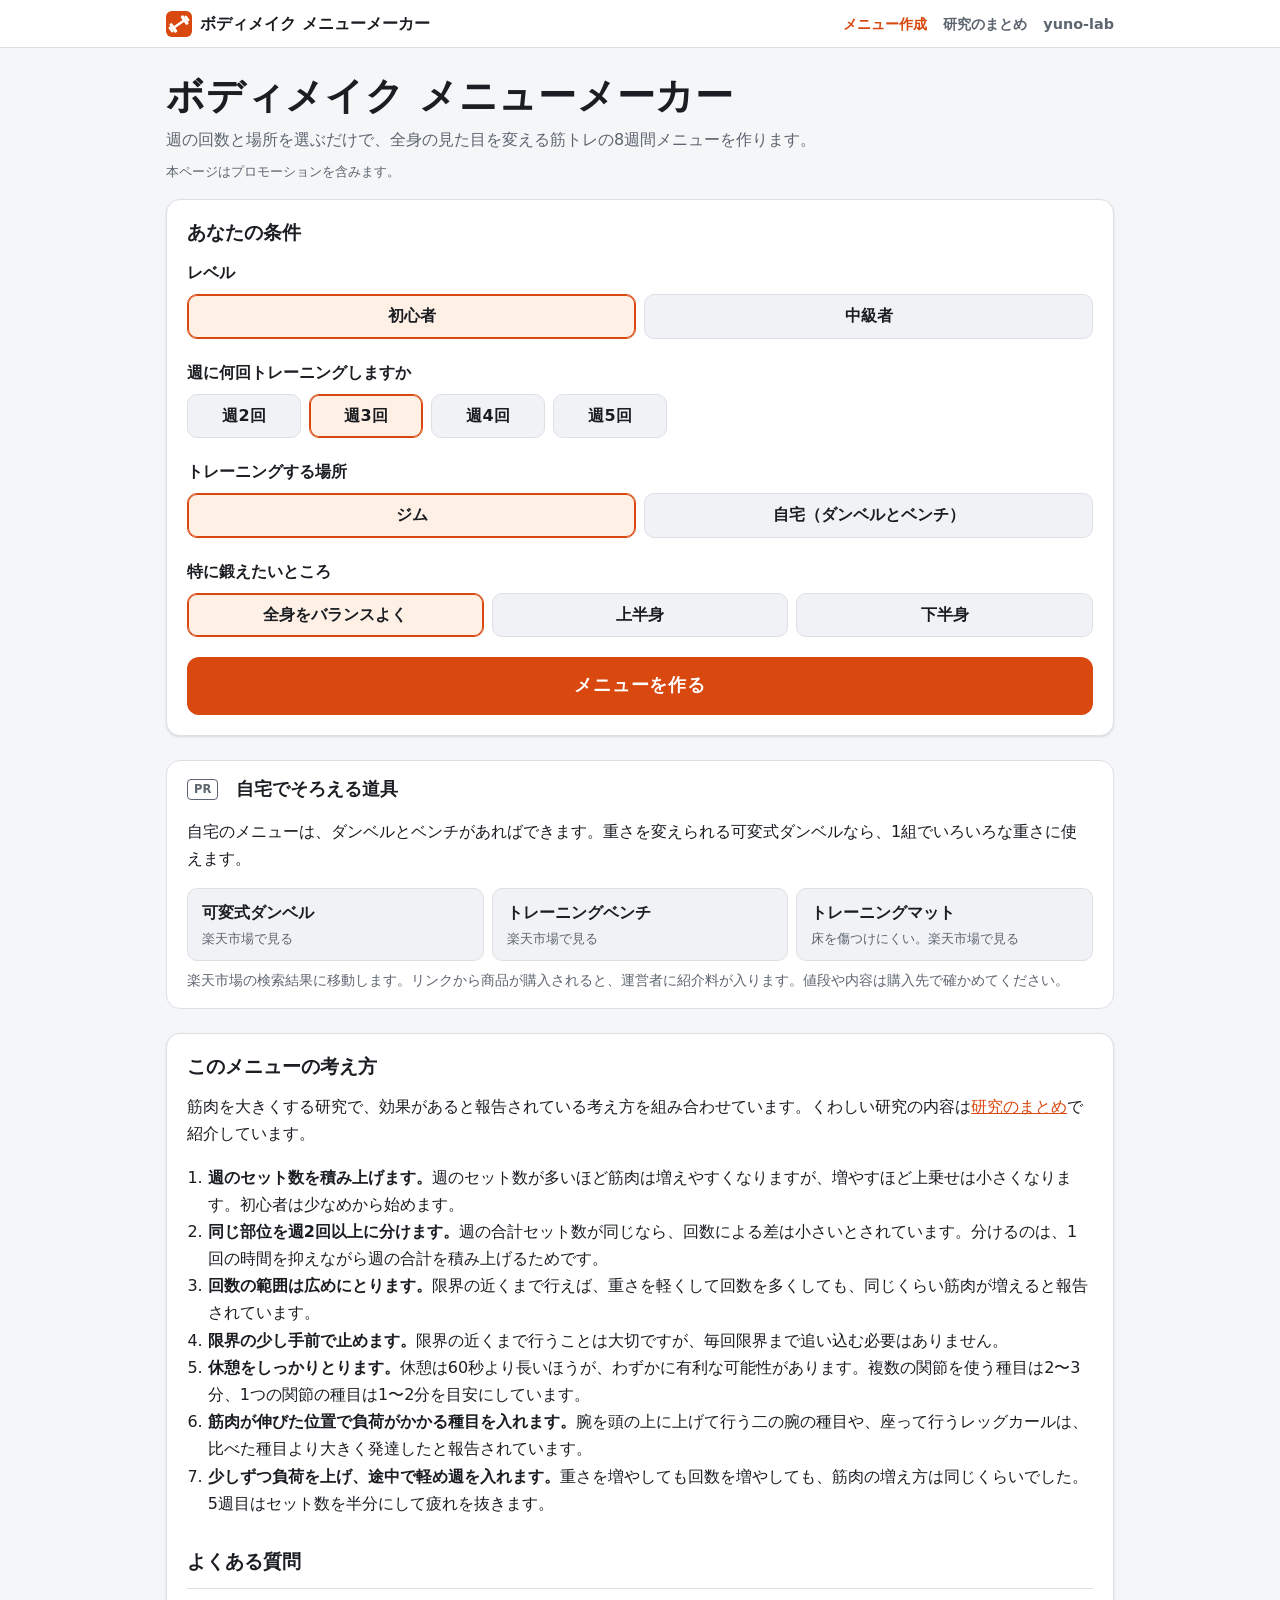
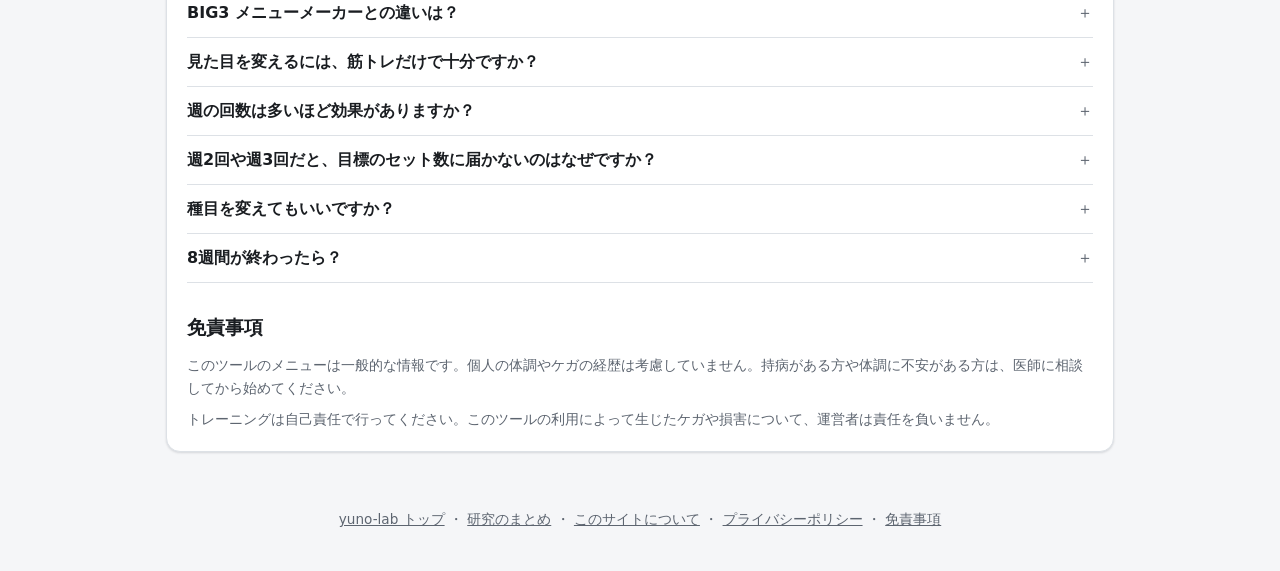
==== commit ec8ea6f9: "Add PR-labelled gear links Co-Authored-By: Claude Opus 5.5 <noreply@anthropic.com>" ====
--- a/index.html
+++ b/index.html
@@ -49,6 +49,7 @@
   <div class="wrap">
     <h1>ボディメイク メニューメーカー</h1>
     <p class="lead">週の回数と場所を選ぶだけで、全身の見た目を変える筋トレの8週間メニューを作ります。</p>
+    <p class="pr-note">本ページはプロモーションを含みます。</p>
   </div>
 </header>
 
@@ -130,6 +131,17 @@
     <div id="week-panels"></div>
   </section>
 
+  <section class="pr-box" aria-labelledby="gear-title">
+    <h2 id="gear-title"><span class="pr-label">PR</span>自宅でそろえる道具</h2>
+    <p>自宅のメニューは、ダンベルとベンチがあればできます。重さを変えられる可変式ダンベルなら、1組でいろいろな重さに使えます。</p>
+    <ul class="pr-links">
+      <li><a href="https://hb.afl.rakuten.co.jp/hgc/584a279b.2b83ca67.584a279c.b426829b/?pc=https%3A%2F%2Fsearch.rakuten.co.jp%2Fsearch%2Fmall%2F%25E5%258F%25AF%25E5%25A4%2589%25E5%25BC%258F%25E3%2583%2580%25E3%2583%25B3%25E3%2583%2599%25E3%2583%25AB%2F&amp;link_type=text" target="_blank" rel="nofollow sponsored noopener">可変式ダンベル<small>楽天市場で見る</small></a></li>
+      <li><a href="https://hb.afl.rakuten.co.jp/hgc/584a279b.2b83ca67.584a279c.b426829b/?pc=https%3A%2F%2Fsearch.rakuten.co.jp%2Fsearch%2Fmall%2F%25E3%2583%2588%25E3%2583%25AC%25E3%2583%25BC%25E3%2583%258B%25E3%2583%25B3%25E3%2582%25B0%25E3%2583%2599%25E3%2583%25B3%25E3%2583%2581%2F&amp;link_type=text" target="_blank" rel="nofollow sponsored noopener">トレーニングベンチ<small>楽天市場で見る</small></a></li>
+      <li><a href="https://hb.afl.rakuten.co.jp/hgc/584a279b.2b83ca67.584a279c.b426829b/?pc=https%3A%2F%2Fsearch.rakuten.co.jp%2Fsearch%2Fmall%2F%25E3%2583%2588%25E3%2583%25AC%25E3%2583%25BC%25E3%2583%258B%25E3%2583%25B3%25E3%2582%25B0%25E3%2583%259E%25E3%2583%2583%25E3%2583%2588%2F&amp;link_type=text" target="_blank" rel="nofollow sponsored noopener">トレーニングマット<small>床を傷つけにくい。楽天市場で見る</small></a></li>
+    </ul>
+    <p class="hint">楽天市場の検索結果に移動します。リンクから商品が購入されると、運営者に紹介料が入ります。値段や内容は購入先で確かめてください。</p>
+  </section>
+
   <section class="card article" aria-labelledby="rules-title">
     <h2 id="rules-title">このメニューの考え方</h2>
     <p>筋肉を大きくする研究で、効果があると報告されている考え方を組み合わせています。くわしい研究の内容は<a href="evidence.html">研究のまとめ</a>で紹介しています。</p>
--- a/css/style.css
+++ b/css/style.css
@@ -685,3 +685,26 @@
 
 /* ---- 記事への小さなリンク ---- */
 .link-list { display: flex; flex-wrap: wrap; gap: 4px 20px; margin: 0; padding: 0; list-style: none; font-size: .92rem; }
+
+/* ---- 入力欄（MAXがわからないときのリンク・折りたたんだ設定） ---- */
+.form-field { margin-bottom: 20px; }
+.field .link-btn, .mode-line .link-btn { align-self: flex-start; text-align: left; }
+.mode-line { margin: -8px 0 20px; }
+.form-more { margin: 0 0 20px; }
+.form-more > .field-grid { margin: 12px 0 0; }
+.form-more > fieldset { margin: 12px 0 0; }
+.field-grid > fieldset { margin: 0; }
+
+/* 紹介リンク（アフィリエイト）。広告であることがわかるように「PR」をつける */
+.pr-note { margin: 8px 0 0; color: var(--muted); font-size: .8rem; }
+.pr-box { margin: 24px 0; padding: 16px 20px; border: 1px solid var(--border); border-radius: var(--radius); background: var(--surface); }
+.pr-box h2, .pr-box .pr-title { margin: 0 0 8px; font-size: 1.1rem; font-weight: 800; }
+.pr-label { display: inline-block; margin-right: 8px; padding: 0 6px; border: 1px solid var(--muted); border-radius: 4px; color: var(--muted); font-size: .72rem; font-weight: 700; line-height: 1.6; vertical-align: middle; }
+.pr-links { display: grid; grid-template-columns: repeat(auto-fit, minmax(200px, 1fr)); gap: 8px; margin: 12px 0 0; padding: 0; list-style: none; }
+.pr-box ul.pr-links { padding-left: 0; }
+.pr-links a { display: block; height: 100%; padding: 10px 14px; border: 1px solid var(--border); border-radius: 10px; background: var(--surface-2); color: var(--text); font-weight: 700; text-decoration: none; }
+.pr-links a:hover { border-color: var(--accent); }
+.pr-links small { display: block; margin-top: 2px; color: var(--muted); font-size: .8rem; font-weight: 400; }
+.pr-items a { display: flex; align-items: center; gap: 12px; }
+.pr-items img { flex: none; width: 72px; height: 72px; border-radius: 8px; background: #fff; object-fit: contain; }
+@media print { .pr-box, .pr-note { display: none !important; } }
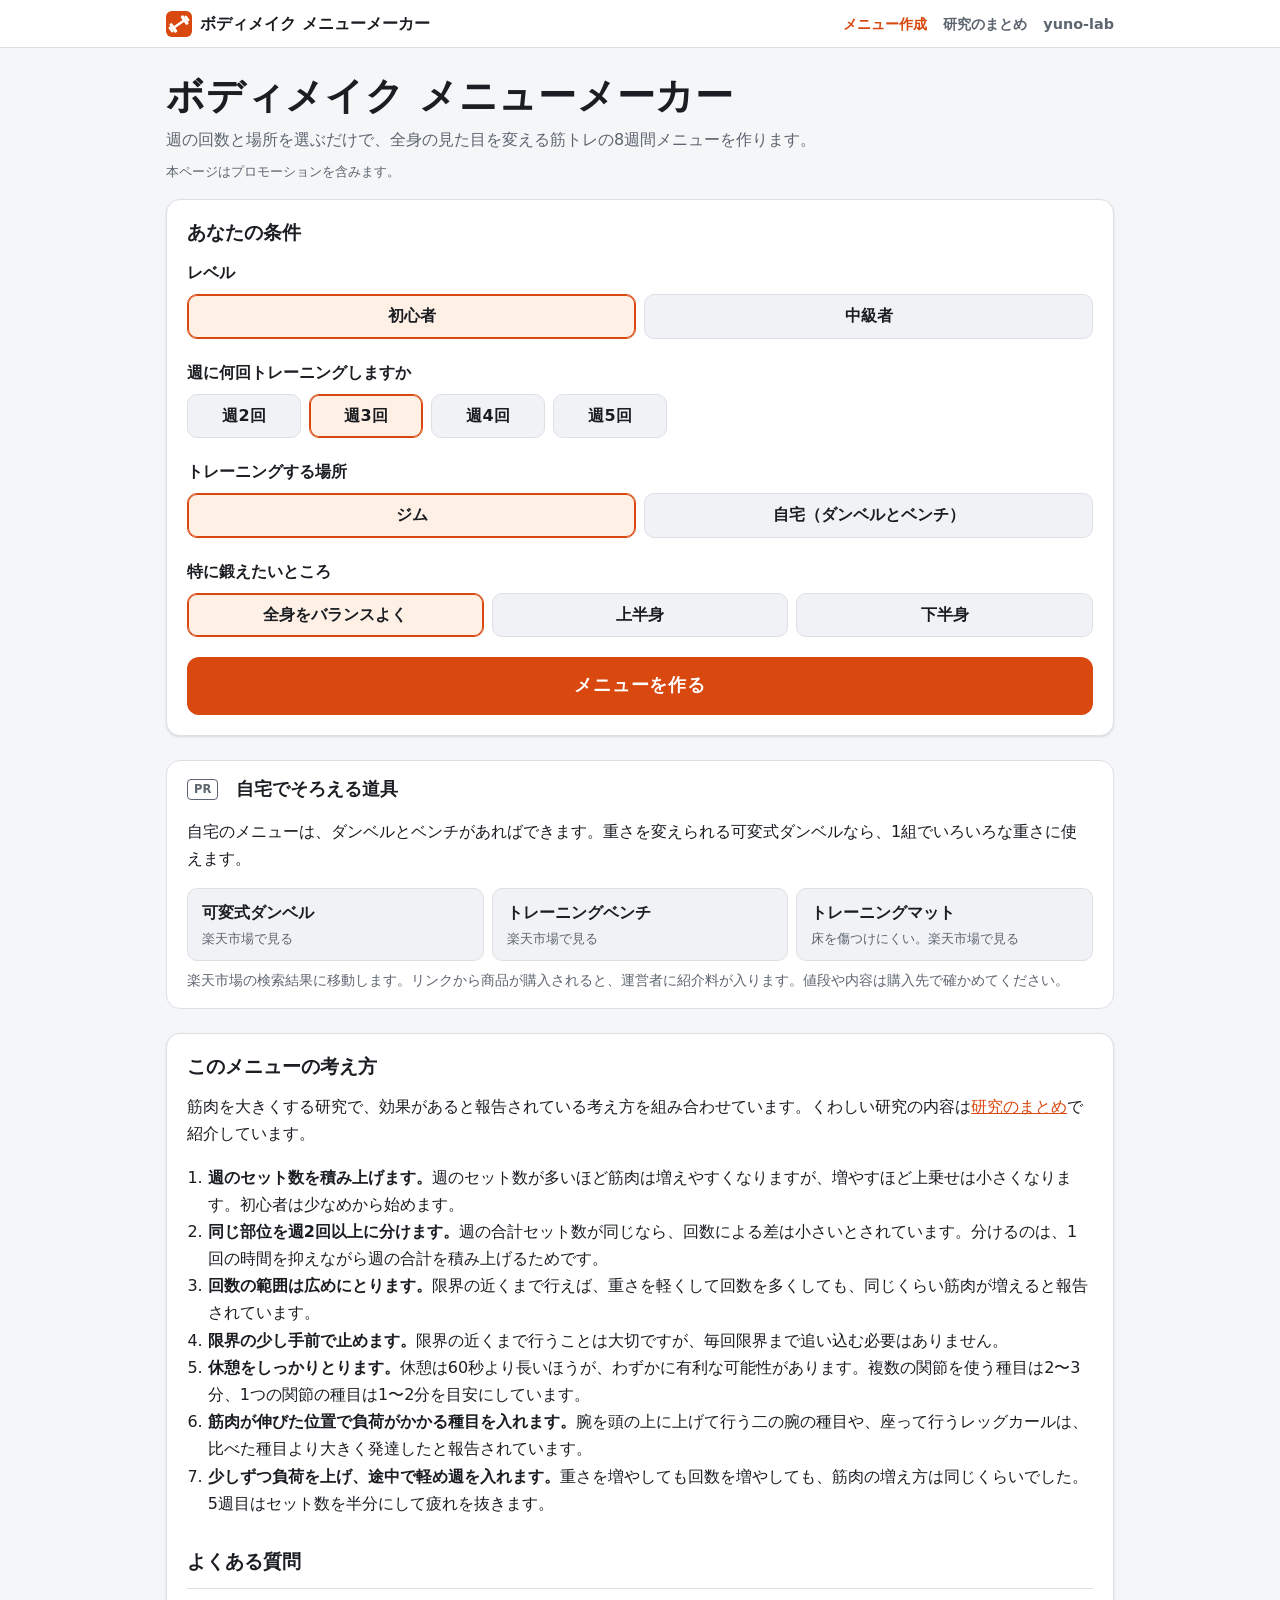
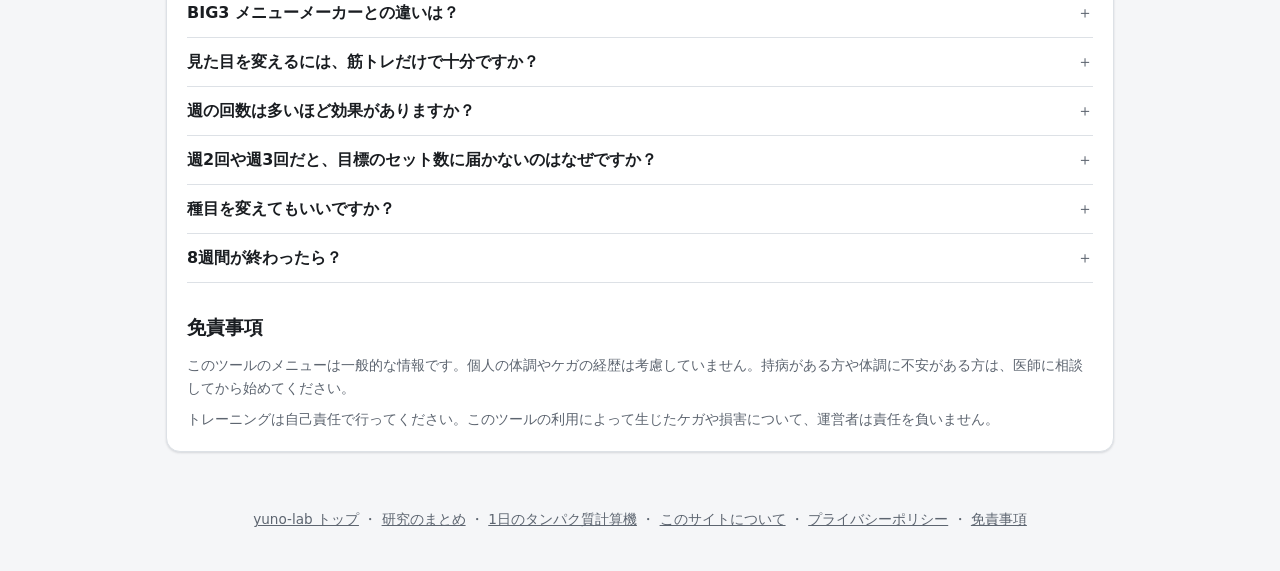
==== commit 158a470b: "Link to the daily protein calculator Co-Authored-By: Claude Opus 5.5 <noreply@anthropic.com>" ====
--- a/index.html
+++ b/index.html
@@ -158,7 +158,7 @@
     <h2>よくある質問</h2>
     <div class="faq">
       <details><summary>BIG3 メニューメーカーとの違いは？</summary><p><a href="/big3-menu/">BIG3 メニューメーカー</a>は、スクワット・ベンチプレス・デッドリフトの重量を伸ばすことが目的です。こちらは、全身の筋肉をバランスよく大きくして、見た目を変えることが目的です。</p></details>
-      <details><summary>見た目を変えるには、筋トレだけで十分ですか？</summary><p>筋トレに加えて、食事が大切です。たんぱく質は、体重1kgあたり1日1.6gくらいで効果が頭打ちになりやすいと報告されています。個人差があるため、多めに2.2gくらいを目安にする考え方もあります。体脂肪を減らしたい場合は、食べる量の調整も必要です。</p></details>
+      <details><summary>見た目を変えるには、筋トレだけで十分ですか？</summary><p>筋トレに加えて、食事が大切です。たんぱく質は、体重1kgあたり1日1.6gくらいで効果が頭打ちになりやすいと報告されています。個人差があるため、多めに2.2gくらいを目安にする考え方もあります。体脂肪を減らしたい場合は、食べる量の調整も必要です。自分の体重で何gになるかは、<a href="/protein-calc/">1日のタンパク質計算機</a>で計算できます。</p></details>
       <details><summary>週の回数は多いほど効果がありますか？</summary><p>週の合計セット数が同じなら、回数による差は小さいとされています。自分が続けやすい回数を選んでください。</p></details>
       <details><summary>週2回や週3回だと、目標のセット数に届かないのはなぜですか？</summary><p>1回のトレーニングが長くなりすぎないように、上限を設けているためです。目標に近づけたい場合は、週の回数を増やしてください。</p></details>
       <details><summary>種目を変えてもいいですか？</summary><p>同じ部位を鍛える種目なら、替えて構いません。ジムの混み具合や、体に合うかどうかで選んでください。</p></details>
@@ -179,6 +179,8 @@
     <span aria-hidden="true">・</span>
     <a href="evidence.html">研究のまとめ</a>
     <span aria-hidden="true">・</span>
+    <a href="/protein-calc/">1日のタンパク質計算機</a>
+    <span aria-hidden="true">・</span>
     <a href="/about.html">このサイトについて</a>
     <span aria-hidden="true">・</span>
     <a href="/privacy.html">プライバシーポリシー</a>
